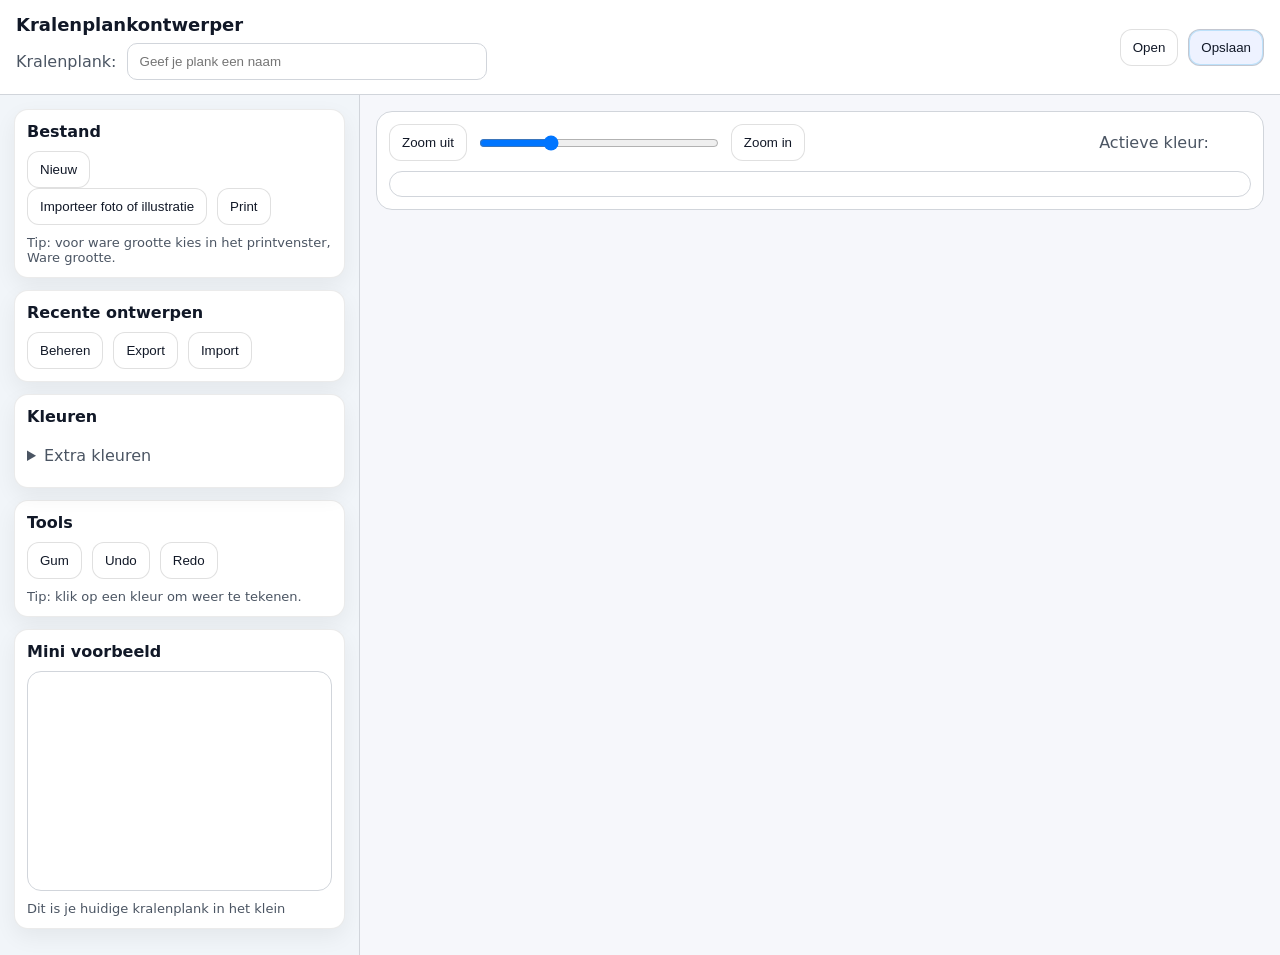
==== index.html @ 431167b0 "Add files via upload" ====
<!doctype html>
<html lang="nl">
<head>
  <meta charset="utf-8" />
  <meta name="viewport" content="width=device-width,initial-scale=1" />
  <title>Kralenplankontwerper</title>
    <link rel="icon" href="./favicon.ico">
  <link rel="shortcut icon" href="./favicon.ico">
  <link rel="stylesheet" href="styles.css" />
</head>
<body>
  <header class="topbar">
    <div class="brand">
      <div class="app-title">Kralenplankontwerper</div>
      <div class="name-row">
        <label for="designName">Kralenplank:</label>
        <input id="designName" type="text" placeholder="Geef je plank een naam" />
      </div>
    </div>
    <div class="top-actions">
<button id="btnOpen" class="btn">Open</button>
      <button id="btnSave" class="btn primary">Opslaan</button>
    </div>
  </header>

  <main class="layout">
    <aside class="sidebar">
      <section class="panel">
  <div class="panel-title">Bestand</div>
  <div class="btn-row">
    <button id="btnNewFile" class="btn">Nieuw</button>
  </div>
  <div class="btn-row">
    <button id="btnImport" class="btn">Importeer foto of illustratie</button>
    <button id="btnPrint" class="btn">Print</button>
  </div>
  <div class="hint">Tip: voor ware grootte kies in het printvenster, Ware grootte.</div>
</section>

      <section class="panel">
        <div class="panel-title">Recente ontwerpen</div>
        <div id="recents" class="recents-grid"></div>
        <div class="btn-row">
          <button id="btnManageRecents" class="btn">Beheren</button>
          <button id="btnExportPack" class="btn">Export</button>
          <button id="btnImportPack" class="btn">Import</button>
          <input id="packFile" type="file" accept="application/json" hidden />
          <input id="projectFile" type="file" accept="application/json" hidden />
        </div>
      </section>

      <section class="panel colors-panel">
        <div class="panel-title">Kleuren</div>
        <div id="paletteBase" class="palette-grid"></div>

        <details class="extras">
          <summary>Extra kleuren</summary>
          <div id="paletteExtras" class="palette-grid extras-grid"></div>
          <div class="extras-form">
            <input id="extraName" type="text" placeholder="Naam" />
            <input id="extraHex" type="color" value="#D4AF37" />
            <button id="btnAddExtra" class="btn">Voeg kleur toe</button>
          </div>
        </details>
      </section>

<section class="panel">
  <div class="panel-title">Tools</div>
  <div class="btn-row">
    <button id="btnEraser" class="btn">Gum</button>
    <button id="btnUndo" class="btn">Undo</button>
    <button id="btnRedo" class="btn">Redo</button>
  </div>
  <div class="hint">Tip: klik op een kleur om weer te tekenen.</div>
</section>

      <section class="panel mini-panel">
        <div class="panel-title">Mini voorbeeld</div>
        <div id="miniPreview" class="mini-preview-host"></div>
        <div class="hint">Dit is je huidige kralenplank in het klein</div>
      </section>

    </aside>

    <section class="stage">
      <div class="board-wrap">
        <div class="board-toolbar">
          <div class="zoom-row">
            <button id="btnZoomOut" class="btn">Zoom uit</button>
            <input id="zoom" type="range" min="0.4" max="2.5" step="0.05" value="1" />
            <button id="btnZoomIn" class="btn">Zoom in</button>
          </div>
          <div class="active-color-row">
            <div>Actieve kleur:</div>
            <div id="activeColorChip" class="chip"></div>
            <div id="activeColorName" class="active-name"></div>
          </div>
        </div>

        <div id="boardHost" class="board-host"></div>
      </div>
    </section>
  </main>

  <dialog id="importDialog" class="modal">
    <form method="dialog" class="modal-inner" id="importForm">
      <div class="modal-head">
        <div class="modal-title">Importeer naar 19x19</div>
        <button class="btn" value="cancel">Sluiten</button>
      </div>

      <div class="modal-body">
        <div class="import-left">
          <input id="importFile" type="file" accept="image/*" />

          <div class="preset-row">
            <button type="button" id="presetIllustration" class="btn primary">Illustratie</button>
            <button type="button" id="presetPhoto" class="btn">Foto</button>
          </div>

          <div class="toggle-row">
            <label class="toggle">
              <input id="placeWhite" type="checkbox" />
              <span>Wit ook als achtergrond</span>
            </label>
            <label class="toggle">
              <input id="useEdges" type="checkbox" checked />
              <span>Zwart voor lijnen</span>
            </label>
          </div>

          <div class="slider-row">
            <label for="bgThreshold">Achtergrond drempel</label>
            <input id="bgThreshold" type="range" min="0" max="100" step="1" value="62" />
          </div>

          <div class="slider-row">
            <label for="simplify">Versimpeling</label>
            <input id="simplify" type="range" min="0" max="100" step="1" value="72" />
          </div>

          <div class="slider-row" id="edgeStrengthRow">
            <label for="edgeStrength">Lijnen accent</label>
            <input id="edgeStrength" type="range" min="0" max="100" step="1" value="55" />
          </div>

          <div class="toggle-row">
            <label class="toggle">
              <input id="allowExtrasInImport" type="checkbox" />
              <span>Extra kleuren gebruiken</span>
            </label>
          </div>

          <div class="btn-row">
            <button type="button" id="btnApplyImport" class="btn primary">Zet op plank</button>
          </div>

          <div class="mini-note">
            Bij sommige illustraties zitten lichte grijstinten. Dan helpt het vaak om Wit plaatsen even aan te zetten.
          </div>
        </div>

        <div class="import-right">
          <div class="preview-title">Preview, ronde kralen</div>
          <div id="importPreviewHost" class="preview-host"></div>
          <div class="preview-hint">Tip: bij illustraties werkt zwart voor lijnen vaak het best</div>
        </div>
      </div>
    </form>
  </dialog>

  <script src="palette.js"></script>
  <script src="storage.js"></script>
  <script src="import.js"></script>
  <script src="app.js"></script>
</body>
</html>
---- styles.css ----
:root{
  --bg:#F5F6F8;
  --panel:#FFFFFF;
  --panel2:#F3F4F6;
  --text:#111827;
  --muted:#4B5563;
  --border:#D1D5DB;
  --accent:#0EA5E9;
}

*{ box-sizing:border-box; }
body{
  margin:0;
  font-family: system-ui, -apple-system, Segoe UI, Roboto, Arial, sans-serif;
  background: var(--bg);
  color: var(--text);
}

.topbar{
  display:flex;
  align-items:center;
  justify-content:space-between;
  padding:14px 16px;
  border-bottom:1px solid var(--border);
  background: #FFFFFF;
  gap:16px;
}

.brand .app-title{
  font-size:18px;
  font-weight:700;
  margin-bottom:8px;
}
.name-row{
  display:flex;
  gap:10px;
  align-items:center;
  color: var(--muted);
}
.name-row input{
  width:min(360px, 60vw);
  padding:10px 12px;
  border:1px solid var(--border);
  background: var(--panel);
  color: var(--text);
  border-radius:10px;
}

.top-actions{
  display:flex;
  gap:10px;
  flex-wrap:wrap;
}

.layout{
  display:grid;
  grid-template-columns: 360px 1fr;
  min-height: calc(100vh - 68px);
}

.sidebar{
  padding:14px;
  border-right:1px solid var(--border);
  background: #F1F5F9;
  overflow:auto;
}

.panel{
  background: var(--panel);
  border:1px solid var(--border);
  border-radius:14px;
  padding:12px;
  margin-bottom:12px;
}

.panel-title{
  font-weight:700;
  margin-bottom:10px;
}

.btn-row{
  display:flex;
  gap:10px;
  flex-wrap:wrap;
}

.btn{
  padding:10px 12px;
  border:1px solid var(--border);
  background: var(--panel2);
  color: var(--text);
  border-radius:12px;
  cursor:pointer;
  user-select:none;
}
.btn.primary{
  border-color: rgba(14,165,233,0.55);
  box-shadow: 0 0 0 1px rgba(14,165,233,0.22) inset;
}
.btn:active{ transform: translateY(1px); }

.palette-grid{
  display:grid;
  grid-template-columns: repeat(3, 1fr);
  gap:10px;
}
.swatch{
  display:flex;
  align-items:center;
  gap:10px;
  padding:8px;
  border:1px solid var(--border);
  background: var(--panel2);
  border-radius:12px;
  cursor:pointer;
}
.swatch .dot{
  width:16px;
  height:16px;
  border-radius:999px;
  border:1px solid rgba(255,255,255,0.18);
}
.swatch .label{
  font-size:13px;
  color: var(--text);
}

.extras{ margin-top:10px; }
.extras summary{ cursor:pointer; color: var(--muted); margin-bottom:10px; }
.extras-form{
  display:flex;
  gap:10px;
  margin-top:10px;
}
.extras-form input[type="text"]{
  flex:1;
  padding:10px 12px;
  border:1px solid var(--border);
  background: var(--panel);
  color: var(--text);
  border-radius:10px;
}
.extras-form input[type="color"]{
  width:54px;
  height:40px;
  border:1px solid var(--border);
  background: var(--panel);
  border-radius:10px;
  padding:0;
}

.stage{
  display:flex;
  justify-content:center;
  align-items:flex-start;
  padding:16px;
}
.board-wrap{
  width: min(1240px, 100%);
  background: var(--panel);
  border:1px solid var(--border);
  border-radius:16px;
  padding:12px;
}
.board-toolbar{
  display:flex;
  align-items:center;
  justify-content:space-between;
  gap:14px;
  flex-wrap:wrap;
  margin-bottom:10px;
}
.zoom-row{
  display:flex;
  gap:10px;
  align-items:center;
}
.zoom-row input{ width: 240px; }

.active-color-row{
  display:flex;
  align-items:center;
  gap:10px;
  color: var(--muted);
}
.chip{
  width:22px;
  height:22px;
  border-radius:999px;
  border:1px solid rgba(255,255,255,0.18);
  background:#fff;
}
.active-name{ color: var(--text); font-weight:600; }

.board-host{
  width:100%;
  display:flex;
  justify-content:center;
  background: #ffffff;
  border:1px solid var(--border);
  border-radius:14px;
  padding:12px;
  overflow:hidden;
}

.recents-grid{
  display:grid;
  grid-template-columns: repeat(3, 1fr);
  gap:10px;
}
.recent-card{
  border:1px solid var(--border);
  background: var(--panel2);
  border-radius:12px;
  overflow:hidden;
  cursor:pointer;
}
.recent-thumb{
  width:100%;
  aspect-ratio: 1 / 1;
  background: #ffffff;
  display:flex;
  justify-content:center;
  align-items:center;
}
.recent-name{
  padding:8px 10px;
  font-size:12px;
  color: var(--muted);
  white-space:nowrap;
  overflow:hidden;
  text-overflow:ellipsis;
}

.examples{
  display:flex;
  gap:10px;
  flex-wrap:wrap;
}
.example-link{
  display:inline-flex;
  padding:10px 12px;
  border:1px solid var(--border);
  background: var(--panel2);
  border-radius:12px;
  color: var(--text);
  text-decoration:none;
}
.hint{
  margin-top:10px;
  color: var(--muted);
  font-size:13px;
}

.modal{
  width: min(980px, 96vw);
  border:none;
  border-radius:16px;
  background: var(--panel);
  color: var(--text);
  padding:0;
}
.modal::backdrop{ background: rgba(0,0,0,0.35); }

.modal-inner{ padding:14px; }
.modal-head{
  display:flex;
  justify-content:space-between;
  align-items:center;
  margin-bottom:12px;
}
.modal-title{ font-weight:800; font-size:16px; }

.modal-body{
  display:grid;
  grid-template-columns: 360px 1fr;
  gap:14px;
}
.import-left{
  border:1px solid var(--border);
  border-radius:14px;
  background: var(--panel2);
  padding:12px;
}
.import-right{
  border:1px solid var(--border);
  border-radius:14px;
  background: var(--panel2);
  padding:12px;
}
.preset-row{
  display:flex;
  gap:10px;
  margin:10px 0;
}
.toggle-row{
  display:flex;
  gap:12px;
  flex-wrap:wrap;
  margin:10px 0;
  color: var(--muted);
}
.toggle{
  display:flex;
  gap:8px;
  align-items:center;
}
.slider-row{
  display:flex;
  flex-direction:column;
  gap:8px;
  margin:10px 0;
  color: var(--muted);
}
.preview-title{ font-weight:700; margin-bottom:10px; }
.preview-host{
  background: #ffffff;
  border:1px solid var(--border);
  border-radius:14px;
  padding:10px;
  min-height: 420px;
  display:flex;
  justify-content:center;
  align-items:center;
}
.preview-hint{
  margin-top:10px;
  color: var(--muted);
  font-size:13px;
}
.mini-note{
  margin-top:10px;
  color: var(--muted);
  font-size:13px;
}

@media print{
  body{ background:#fff; color:#000; }
  .topbar, .sidebar, .board-toolbar{ display:none !important; }
  .layout{ grid-template-columns: 1fr; }
  .stage{ padding:0; }
  .board-wrap{ border:none; padding:0; background:#fff; }
  .board-host{
  width:100%;
  display:flex;
  justify-content:center;
  background: #ffffff;
  border:1px solid var(--border);
  border-radius:14px;
  padding:12px;
  overflow:hidden;
}
}

/* Extra kleur verwijderen */
.swatch .spacer{ flex:1; }
.swatch .delete{
  margin-left:auto;
  border:1px solid var(--border);
  background: #FFFFFF;
  color: var(--muted);
  width:28px;
  height:28px;
  border-radius:10px;
  cursor:pointer;
}
.swatch .delete:active{ transform: translateY(1px); }

/* Kleurenblok altijd zichtbaar */
.colors-panel{
  position: sticky;
  bottom: 12px;
}

/* Mini preview */
.mini-preview-host{
  background:#FFFFFF;
  border:1px solid var(--border);
  border-radius:14px;
  padding:10px;
  display:flex;
  justify-content:center;
  align-items:center;
  min-height: 220px;
}

@media (min-width: 1400px){
  .layout{ grid-template-columns: 380px 1fr; }
  .board-wrap{ width: min(1400px, 100%); }
}


@media print{
  .board-host, .preview-host{
  background: #ffffff;
  border:1px solid var(--border);
  border-radius:14px;
  padding:10px;
  min-height: 420px;
  display:flex;
  justify-content:center;
  align-items:center;
}
}




.btn-toggle-on{
  border-color: var(--accent);
  box-shadow: 0 0 0 2px rgba(14,165,233,0.22);
}


@media print{
  @page{ margin: 0; }
  body{ margin: 0; background:#fff; }
  .layout{ display:block; }
  .topbar, .sidebar, .board-toolbar{ display:none !important; }
  .stage{ padding:0 !important; }
  .board-wrap{ border:none !important; background:#fff !important; padding:0 !important; }
  .board-host{ 
    width: 21.78cm !important;
    height: 21.78cm !important;
    padding: 0 !important;
    border: none !important;
    border-radius: 0 !important;
    background: #fff !important;
    margin: 0 auto !important;
  }
  #boardHost svg{
    width: 21.78cm !important;
    height: 21.78cm !important;
    max-width: none !important;
    max-height: none !important;
  }
}

/* kleine visuele polish */
body{
  background: #f6f7fb;
}

.panel{
  background: #fff;
  border: 1px solid rgba(0,0,0,0.08);
  box-shadow: 0 8px 22px rgba(0,0,0,0.06);
}

.btn{
  border: 1px solid rgba(0,0,0,0.12);
  background: #ffffff;
}

.btn:hover{
  background: #f3f5ff;
}

.btn.primary{
  background: #eef2ff;
  border-color: rgba(0,0,0,0.18);
}

.board-host{
  background: #ffffff;
}

.control-help{
  font-size:12px;
  color: var(--muted);
  margin: 2px 0 6px 0;
}
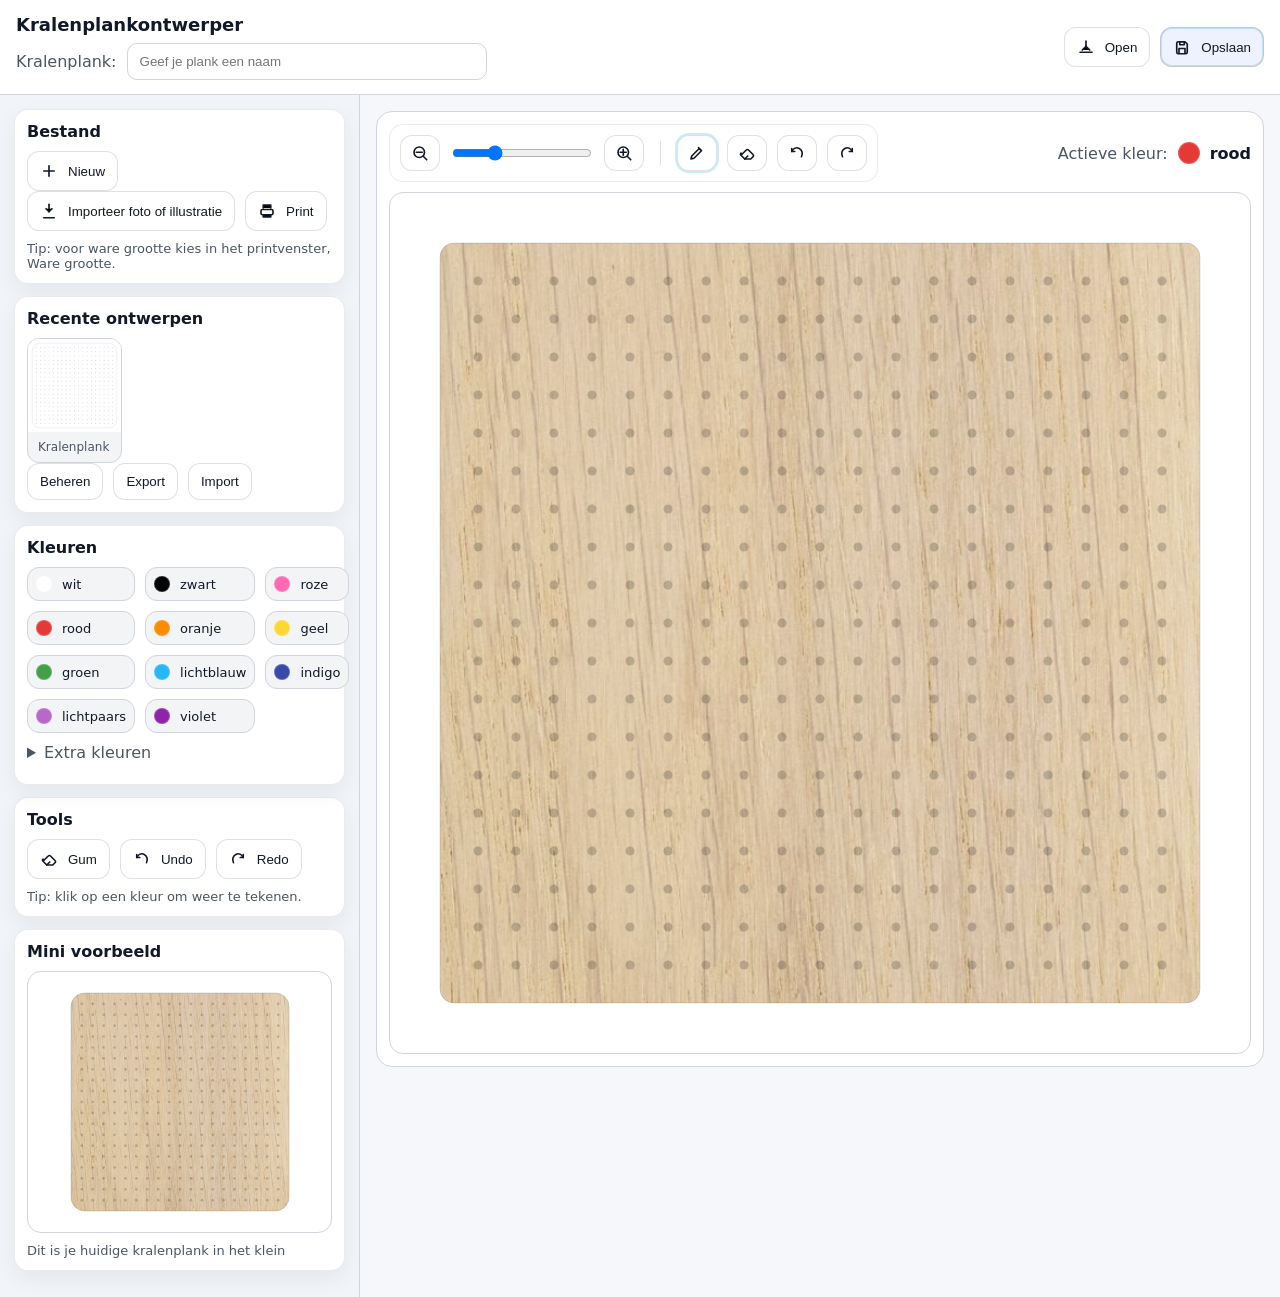
==== commit bf1e6c59: "Add files via upload" ====
--- a/index.html
+++ b/index.html
@@ -9,6 +9,58 @@
   <link rel="stylesheet" href="styles.css" />
 </head>
 <body>
+<svg aria-hidden="true" style="position:absolute;width:0;height:0;overflow:hidden">
+  <symbol id="i-new" viewBox="0 0 24 24">
+    <path d="M12 5v14M5 12h14" stroke="currentColor" stroke-width="2.2" stroke-linecap="round"/>
+  </symbol>
+  <symbol id="i-import" viewBox="0 0 24 24">
+    <path d="M12 3v10" stroke="currentColor" stroke-width="2.2" stroke-linecap="round"/>
+    <path d="M8 9l4 4 4-4" stroke="currentColor" stroke-width="2.2" stroke-linecap="round" stroke-linejoin="round"/>
+    <path d="M5 21h14" stroke="currentColor" stroke-width="2.2" stroke-linecap="round"/>
+  </symbol>
+  <symbol id="i-print" viewBox="0 0 24 24">
+    <path d="M7 8V4h10v4" stroke="currentColor" stroke-width="2.2" stroke-linecap="round" stroke-linejoin="round"/>
+    <path d="M7 17v3h10v-3" stroke="currentColor" stroke-width="2.2" stroke-linecap="round" stroke-linejoin="round"/>
+    <path d="M6 10h12a2 2 0 0 1 2 2v3a2 2 0 0 1-2 2H6a2 2 0 0 1-2-2v-3a2 2 0 0 1 2-2Z" fill="none" stroke="currentColor" stroke-width="2.2" stroke-linejoin="round"/>
+  </symbol>
+  <symbol id="i-open" viewBox="0 0 24 24">
+    <path d="M4 19h16" stroke="currentColor" stroke-width="2.2" stroke-linecap="round"/>
+    <path d="M7 16l5-5 5 5" stroke="currentColor" stroke-width="2.2" stroke-linecap="round" stroke-linejoin="round"/>
+    <path d="M12 4v7" stroke="currentColor" stroke-width="2.2" stroke-linecap="round"/>
+  </symbol>
+  <symbol id="i-save" viewBox="0 0 24 24">
+    <path d="M7 21h10a2 2 0 0 0 2-2V8l-3-3H7a2 2 0 0 0-2 2v12a2 2 0 0 0 2 2Z" fill="none" stroke="currentColor" stroke-width="2.2" stroke-linejoin="round"/>
+    <path d="M8 21v-7h8v7" fill="none" stroke="currentColor" stroke-width="2.2" stroke-linejoin="round"/>
+    <path d="M9 5h6v4H9z" fill="none" stroke="currentColor" stroke-width="2.2" stroke-linejoin="round"/>
+  </symbol>
+  <symbol id="i-undo" viewBox="0 0 24 24">
+    <path d="M9 10H5V6" fill="none" stroke="currentColor" stroke-width="2.2" stroke-linecap="round" stroke-linejoin="round"/>
+    <path d="M5 10c2-4 6-6 10-4 4 2 5 7 3 11" fill="none" stroke="currentColor" stroke-width="2.2" stroke-linecap="round"/>
+  </symbol>
+  <symbol id="i-redo" viewBox="0 0 24 24">
+    <path d="M15 10h4V6" fill="none" stroke="currentColor" stroke-width="2.2" stroke-linecap="round" stroke-linejoin="round"/>
+    <path d="M19 10c-2-4-6-6-10-4-4 2-5 7-3 11" fill="none" stroke="currentColor" stroke-width="2.2" stroke-linecap="round"/>
+  </symbol>
+  <symbol id="i-eraser" viewBox="0 0 24 24">
+    <path d="M4 15l7-7a2 2 0 0 1 3 0l6 6a2 2 0 0 1 0 3l-3 3H9l-5-5a2 2 0 0 1 0-3Z" fill="none" stroke="currentColor" stroke-width="2.2" stroke-linejoin="round"/>
+    <path d="M9 20l4-4" stroke="currentColor" stroke-width="2.2" stroke-linecap="round"/>
+  </symbol>
+  <symbol id="i-pen" viewBox="0 0 24 24">
+    <path d="M4 20l4-1 10-10-3-3L5 16l-1 4Z" fill="none" stroke="currentColor" stroke-width="2.2" stroke-linejoin="round"/>
+    <path d="M14 5l3 3" stroke="currentColor" stroke-width="2.2" stroke-linecap="round"/>
+  </symbol>
+  <symbol id="i-zoom-in" viewBox="0 0 24 24">
+    <path d="M11 7v8M7 11h8" stroke="currentColor" stroke-width="2.2" stroke-linecap="round"/>
+    <path d="M21 21l-4.3-4.3" stroke="currentColor" stroke-width="2.2" stroke-linecap="round"/>
+    <circle cx="11" cy="11" r="7" fill="none" stroke="currentColor" stroke-width="2.2"/>
+  </symbol>
+  <symbol id="i-zoom-out" viewBox="0 0 24 24">
+    <path d="M7 11h8" stroke="currentColor" stroke-width="2.2" stroke-linecap="round"/>
+    <path d="M21 21l-4.3-4.3" stroke="currentColor" stroke-width="2.2" stroke-linecap="round"/>
+    <circle cx="11" cy="11" r="7" fill="none" stroke="currentColor" stroke-width="2.2"/>
+  </symbol>
+</svg>
+
   <header class="topbar">
     <div class="brand">
       <div class="app-title">Kralenplankontwerper</div>
@@ -18,8 +70,8 @@
       </div>
     </div>
     <div class="top-actions">
-<button id="btnOpen" class="btn">Open</button>
-      <button id="btnSave" class="btn primary">Opslaan</button>
+<button id="btnOpen" class="btn icon-btn"><svg class="ico"><use href="#i-open"></use></svg><span class="btn-label">Open</span></button>
+      <button id="btnSave" class="btn primary icon-btn"><svg class="ico"><use href="#i-save"></use></svg><span class="btn-label">Opslaan</span></button>
     </div>
   </header>
 
@@ -28,11 +80,11 @@
       <section class="panel">
   <div class="panel-title">Bestand</div>
   <div class="btn-row">
-    <button id="btnNewFile" class="btn">Nieuw</button>
+    <button id="btnNewFile" class="btn icon-btn"><svg class="ico"><use href="#i-new"></use></svg><span class="btn-label">Nieuw</span></button>
   </div>
   <div class="btn-row">
-    <button id="btnImport" class="btn">Importeer foto of illustratie</button>
-    <button id="btnPrint" class="btn">Print</button>
+    <button id="btnImport" class="btn icon-btn"><svg class="ico"><use href="#i-import"></use></svg><span class="btn-label">Importeer foto of illustratie</span></button>
+    <button id="btnPrint" class="btn icon-btn"><svg class="ico"><use href="#i-print"></use></svg><span class="btn-label">Print</span></button>
   </div>
   <div class="hint">Tip: voor ware grootte kies in het printvenster, Ware grootte.</div>
 </section>
@@ -67,9 +119,9 @@
 <section class="panel">
   <div class="panel-title">Tools</div>
   <div class="btn-row">
-    <button id="btnEraser" class="btn">Gum</button>
-    <button id="btnUndo" class="btn">Undo</button>
-    <button id="btnRedo" class="btn">Redo</button>
+    <button id="btnEraser" class="btn icon-btn"><svg class="ico"><use href="#i-eraser"></use></svg><span class="btn-label">Gum</span></button>
+    <button id="btnUndo" class="btn icon-btn"><svg class="ico"><use href="#i-undo"></use></svg><span class="btn-label">Undo</span></button>
+    <button id="btnRedo" class="btn icon-btn"><svg class="ico"><use href="#i-redo"></use></svg><span class="btn-label">Redo</span></button>
   </div>
   <div class="hint">Tip: klik op een kleur om weer te tekenen.</div>
 </section>
@@ -85,11 +137,18 @@
     <section class="stage">
       <div class="board-wrap">
         <div class="board-toolbar">
-          <div class="zoom-row">
-            <button id="btnZoomOut" class="btn">Zoom uit</button>
-            <input id="zoom" type="range" min="0.4" max="2.5" step="0.05" value="1" />
-            <button id="btnZoomIn" class="btn">Zoom in</button>
-          </div>
+          <div class="tool-row">
+  <button id="tbZoomOut" class="btn icon-btn small" title="Zoom uit"><svg class="ico"><use href="#i-zoom-out"></use></svg><span class="sr">Zoom uit</span></button>
+  <input id="zoom" type="range" min="0.4" max="2.5" step="0.05" value="1" />
+  <button id="tbZoomIn" class="btn icon-btn small" title="Zoom in"><svg class="ico"><use href="#i-zoom-in"></use></svg><span class="sr">Zoom in</span></button>
+
+  <div class="tool-sep"></div>
+
+  <button id="tbPaint" class="btn icon-btn small" title="Tekenen"><svg class="ico"><use href="#i-pen"></use></svg><span class="sr">Tekenen</span></button>
+  <button id="tbEraser" class="btn icon-btn small" title="Gum"><svg class="ico"><use href="#i-eraser"></use></svg><span class="sr">Gum</span></button>
+  <button id="tbUndo" class="btn icon-btn small" title="Undo"><svg class="ico"><use href="#i-undo"></use></svg><span class="sr">Undo</span></button>
+  <button id="tbRedo" class="btn icon-btn small" title="Redo"><svg class="ico"><use href="#i-redo"></use></svg><span class="sr">Redo</span></button>
+</div>
           <div class="active-color-row">
             <div>Actieve kleur:</div>
             <div id="activeColorChip" class="chip"></div>
--- a/styles.css
+++ b/styles.css
@@ -470,3 +470,53 @@
   color: var(--muted);
   margin: 2px 0 6px 0;
 }
+
+.icon-btn{
+  display:inline-flex;
+  align-items:center;
+  gap:10px;
+}
+.icon-btn .ico{
+  width:18px;
+  height:18px;
+}
+.icon-btn.small{
+  padding:8px 10px;
+  gap:0;
+}
+.icon-btn.small .ico{
+  width:18px;
+  height:18px;
+}
+.btn-label{
+  white-space:nowrap;
+}
+.sr{
+  position:absolute;
+  width:1px;
+  height:1px;
+  padding:0;
+  margin:-1px;
+  overflow:hidden;
+  clip:rect(0,0,0,0);
+  border:0;
+}
+.tool-row{
+  display:flex;
+  align-items:center;
+  gap:10px;
+  padding:10px;
+  border-radius:14px;
+  background: rgba(255,255,255,0.8);
+  border:1px solid rgba(0,0,0,0.08);
+}
+.tool-row input[type="range"]{
+  flex: 1;
+  min-width: 140px;
+}
+.tool-sep{
+  width:1px;
+  height:24px;
+  background: rgba(0,0,0,0.12);
+  margin:0 6px;
+}
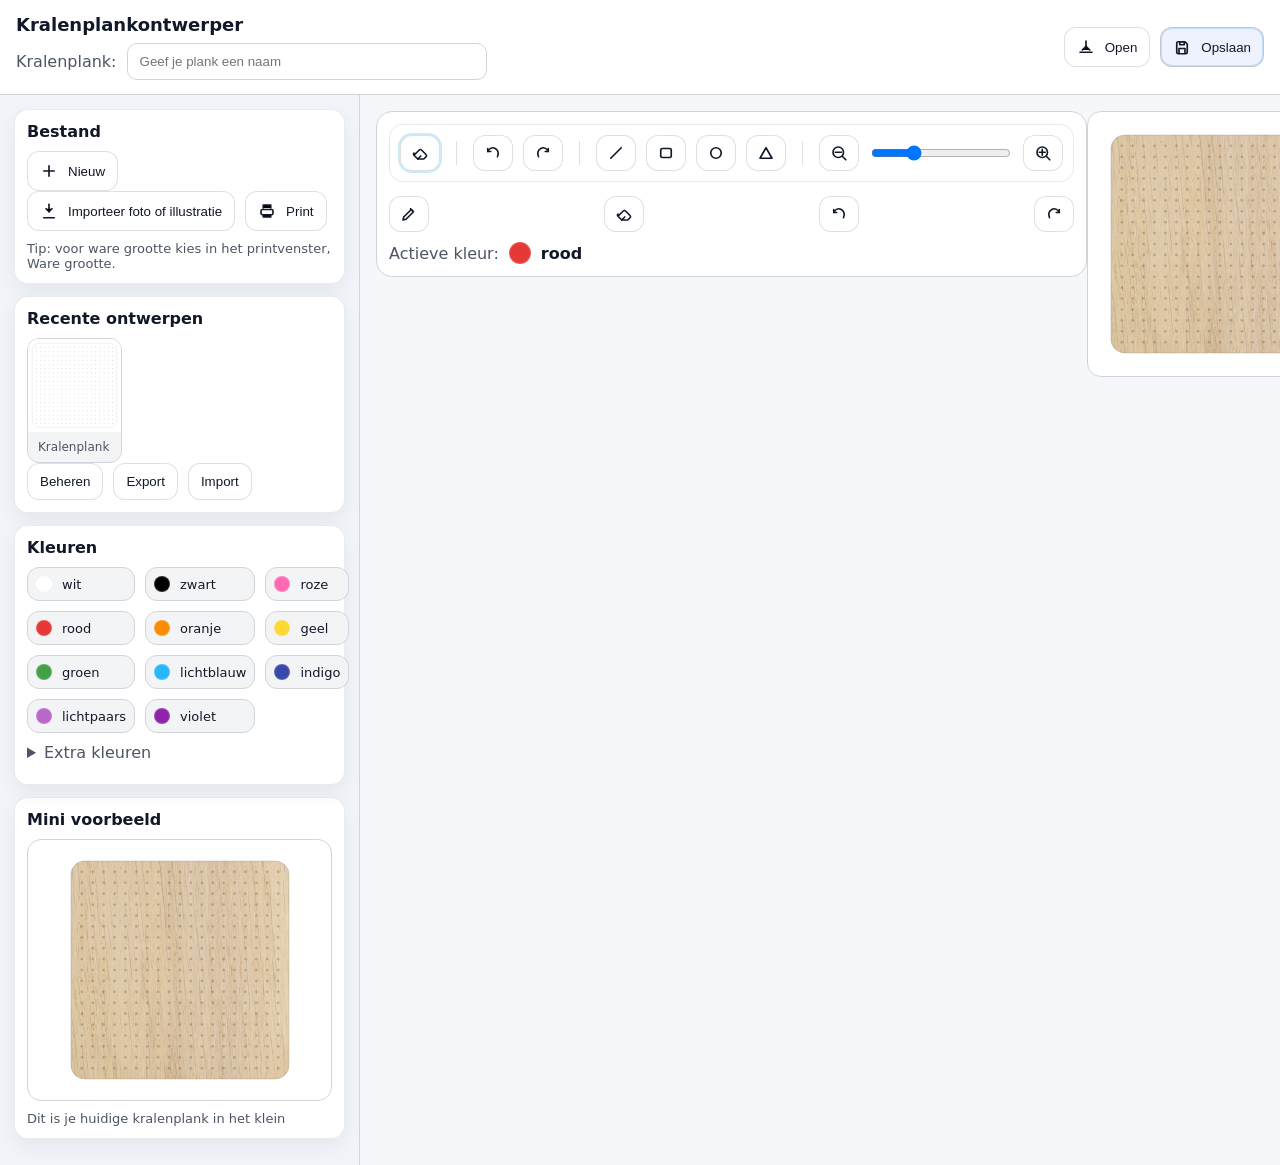
==== commit 8544e454: "Add files via upload" ====
--- a/index.html
+++ b/index.html
@@ -59,7 +59,21 @@
     <path d="M21 21l-4.3-4.3" stroke="currentColor" stroke-width="2.2" stroke-linecap="round"/>
     <circle cx="11" cy="11" r="7" fill="none" stroke="currentColor" stroke-width="2.2"/>
   </symbol>
+
+  <symbol id="i-line" viewBox="0 0 24 24">
+    <path d="M5 19L19 5" stroke="currentColor" stroke-width="2.2" stroke-linecap="round"/>
+  </symbol>
+  <symbol id="i-rect" viewBox="0 0 24 24">
+    <rect x="5" y="6" width="14" height="12" rx="2" fill="none" stroke="currentColor" stroke-width="2.2"/>
+  </symbol>
+  <symbol id="i-circle" viewBox="0 0 24 24">
+    <circle cx="12" cy="12" r="7" fill="none" stroke="currentColor" stroke-width="2.2"/>
+  </symbol>
+  <symbol id="i-triangle" viewBox="0 0 24 24">
+    <path d="M12 5l8 14H4L12 5Z" fill="none" stroke="currentColor" stroke-width="2.2" stroke-linejoin="round"/>
+  </symbol>
 </svg>
+
 
   <header class="topbar">
     <div class="brand">
@@ -116,17 +130,7 @@
         </details>
       </section>
 
-<section class="panel">
-  <div class="panel-title">Tools</div>
-  <div class="btn-row">
-    <button id="btnEraser" class="btn icon-btn"><svg class="ico"><use href="#i-eraser"></use></svg><span class="btn-label">Gum</span></button>
-    <button id="btnUndo" class="btn icon-btn"><svg class="ico"><use href="#i-undo"></use></svg><span class="btn-label">Undo</span></button>
-    <button id="btnRedo" class="btn icon-btn"><svg class="ico"><use href="#i-redo"></use></svg><span class="btn-label">Redo</span></button>
-  </div>
-  <div class="hint">Tip: klik op een kleur om weer te tekenen.</div>
-</section>
-
-      <section class="panel mini-panel">
+<section class="panel mini-panel">
         <div class="panel-title">Mini voorbeeld</div>
         <div id="miniPreview" class="mini-preview-host"></div>
         <div class="hint">Dit is je huidige kralenplank in het klein</div>
@@ -138,11 +142,28 @@
       <div class="board-wrap">
         <div class="board-toolbar">
           <div class="tool-row">
+  <button id="tbToggleDraw" class="btn icon-btn small" title="Gum">
+    <svg class="ico"><use href="#i-eraser"></use></svg><span class="sr">Wissel</span>
+  </button>
+
+  <div class="tool-sep"></div>
+
+  <button id="tbUndo" class="btn icon-btn small" title="Undo"><svg class="ico"><use href="#i-undo"></use></svg><span class="sr">Undo</span></button>
+  <button id="tbRedo" class="btn icon-btn small" title="Redo"><svg class="ico"><use href="#i-redo"></use></svg><span class="sr">Redo</span></button>
+
+  <div class="tool-sep"></div>
+
+  <button id="tbLine" class="btn icon-btn small" title="Lijn"><svg class="ico"><use href="#i-line"></use></svg><span class="sr">Lijn</span></button>
+  <button id="tbRect" class="btn icon-btn small" title="Rechthoek"><svg class="ico"><use href="#i-rect"></use></svg><span class="sr">Rechthoek</span></button>
+  <button id="tbCircle" class="btn icon-btn small" title="Cirkel"><svg class="ico"><use href="#i-circle"></use></svg><span class="sr">Cirkel</span></button>
+  <button id="tbTri" class="btn icon-btn small" title="Driehoek"><svg class="ico"><use href="#i-triangle"></use></svg><span class="sr">Driehoek</span></button>
+
+  <div class="tool-sep"></div>
+
   <button id="tbZoomOut" class="btn icon-btn small" title="Zoom uit"><svg class="ico"><use href="#i-zoom-out"></use></svg><span class="sr">Zoom uit</span></button>
   <input id="zoom" type="range" min="0.4" max="2.5" step="0.05" value="1" />
   <button id="tbZoomIn" class="btn icon-btn small" title="Zoom in"><svg class="ico"><use href="#i-zoom-in"></use></svg><span class="sr">Zoom in</span></button>
-
-  <div class="tool-sep"></div>
+</div>
 
   <button id="tbPaint" class="btn icon-btn small" title="Tekenen"><svg class="ico"><use href="#i-pen"></use></svg><span class="sr">Tekenen</span></button>
   <button id="tbEraser" class="btn icon-btn small" title="Gum"><svg class="ico"><use href="#i-eraser"></use></svg><span class="sr">Gum</span></button>
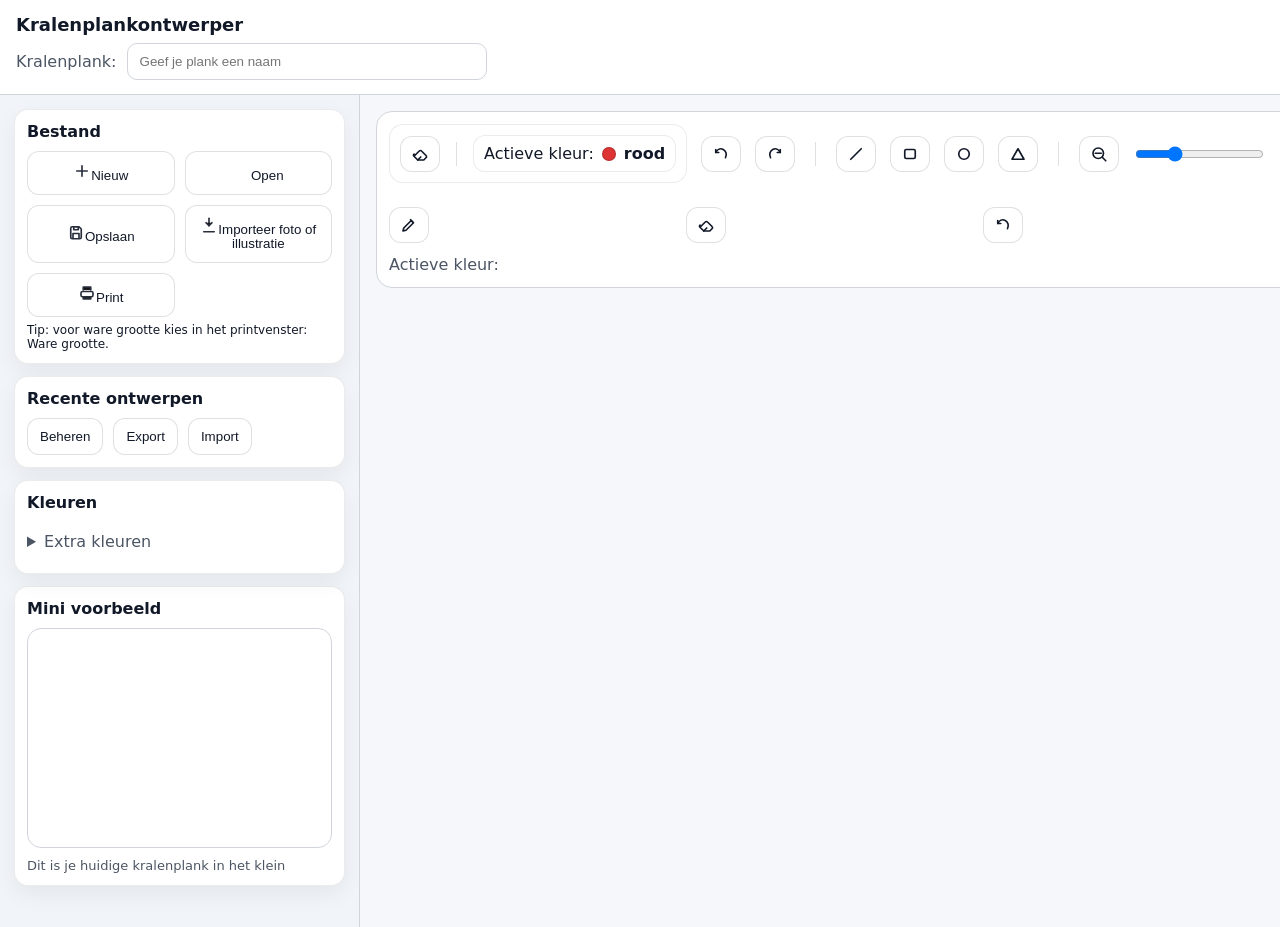
==== commit 8a6d0b8b: "Add files via upload" ====
--- a/index.html
+++ b/index.html
@@ -83,24 +83,20 @@
         <input id="designName" type="text" placeholder="Geef je plank een naam" />
       </div>
     </div>
-    <div class="top-actions">
-<button id="btnOpen" class="btn icon-btn"><svg class="ico"><use href="#i-open"></use></svg><span class="btn-label">Open</span></button>
-      <button id="btnSave" class="btn primary icon-btn"><svg class="ico"><use href="#i-save"></use></svg><span class="btn-label">Opslaan</span></button>
-    </div>
-  </header>
+    </header>
 
   <main class="layout">
     <aside class="sidebar">
       <section class="panel">
   <div class="panel-title">Bestand</div>
-  <div class="btn-row">
-    <button id="btnNewFile" class="btn icon-btn"><svg class="ico"><use href="#i-new"></use></svg><span class="btn-label">Nieuw</span></button>
+  <div class="btn-grid">
+    <button id="btnNew" class="btn icon-left"><svg class="ico"><use href="#i-new"></use></svg><span>Nieuw</span></button>
+    <button id="btnOpen" class="btn icon-left"><svg class="ico"><use href="#i-folder"></use></svg><span>Open</span></button>
+    <button id="btnSave" class="btn icon-left"><svg class="ico"><use href="#i-save"></use></svg><span>Opslaan</span></button>
+    <button id="btnImportImage" class="btn icon-left"><svg class="ico"><use href="#i-import"></use></svg><span>Importeer foto of illustratie</span></button>
+    <button id="btnPrint" class="btn icon-left"><svg class="ico"><use href="#i-print"></use></svg><span>Print</span></button>
   </div>
-  <div class="btn-row">
-    <button id="btnImport" class="btn icon-btn"><svg class="ico"><use href="#i-import"></use></svg><span class="btn-label">Importeer foto of illustratie</span></button>
-    <button id="btnPrint" class="btn icon-btn"><svg class="ico"><use href="#i-print"></use></svg><span class="btn-label">Print</span></button>
-  </div>
-  <div class="hint">Tip: voor ware grootte kies in het printvenster, Ware grootte.</div>
+  <div class="muted tip">Tip: voor ware grootte kies in het printvenster: Ware grootte.</div>
 </section>
 
       <section class="panel">
@@ -141,12 +137,12 @@
     <section class="stage">
       <div class="board-wrap">
         <div class="board-toolbar">
-          <div class="tool-row">
+          <div class="toolbar-top"><div class="tool-row">
   <button id="tbToggleDraw" class="btn icon-btn small" title="Gum">
     <svg class="ico"><use href="#i-eraser"></use></svg><span class="sr">Wissel</span>
   </button>
 
-  <div class="tool-sep"></div>
+  <div class="tool-sep"></div><div class="active-color-wrap"><span class="muted">Actieve kleur:</span><span id="activeColorDot" class="color-dot"></span><span id="activeColorName" class="active-color-name">rood</span></div></div>
 
   <button id="tbUndo" class="btn icon-btn small" title="Undo"><svg class="ico"><use href="#i-undo"></use></svg><span class="sr">Undo</span></button>
   <button id="tbRedo" class="btn icon-btn small" title="Redo"><svg class="ico"><use href="#i-redo"></use></svg><span class="sr">Redo</span></button>
--- a/styles.css
+++ b/styles.css
@@ -520,3 +520,44 @@
   background: rgba(0,0,0,0.12);
   margin:0 6px;
 }
+
+.btn-grid{
+  display:grid;
+  grid-template-columns: 1fr 1fr;
+  gap:10px;
+  margin:10px 0 6px;
+}
+.btn.icon-left{
+  justify-content:flex-start;
+  gap:10px;
+  padding:10px 12px;
+  line-height:1.1;
+}
+.btn.icon-left .ico{ width:18px; height:18px; opacity:0.9; }
+.tip{ font-size:12px; margin-top:6px; }
+
+.toolbar-top{
+  display:flex;
+  align-items:center;
+  justify-content:space-between;
+  gap:14px;
+  margin-bottom:10px;
+}
+.active-color-wrap{
+  display:flex;
+  align-items:center;
+  gap:8px;
+  padding:8px 10px;
+  border-radius:12px;
+  background: rgba(255,255,255,0.9);
+  border:1px solid rgba(0,0,0,0.08);
+  white-space:nowrap;
+}
+.color-dot{
+  width:14px; height:14px;
+  border-radius:999px;
+  border:1px solid rgba(0,0,0,0.18);
+  background:#d33;
+}
+.active-color-name{ font-weight:600; }
+
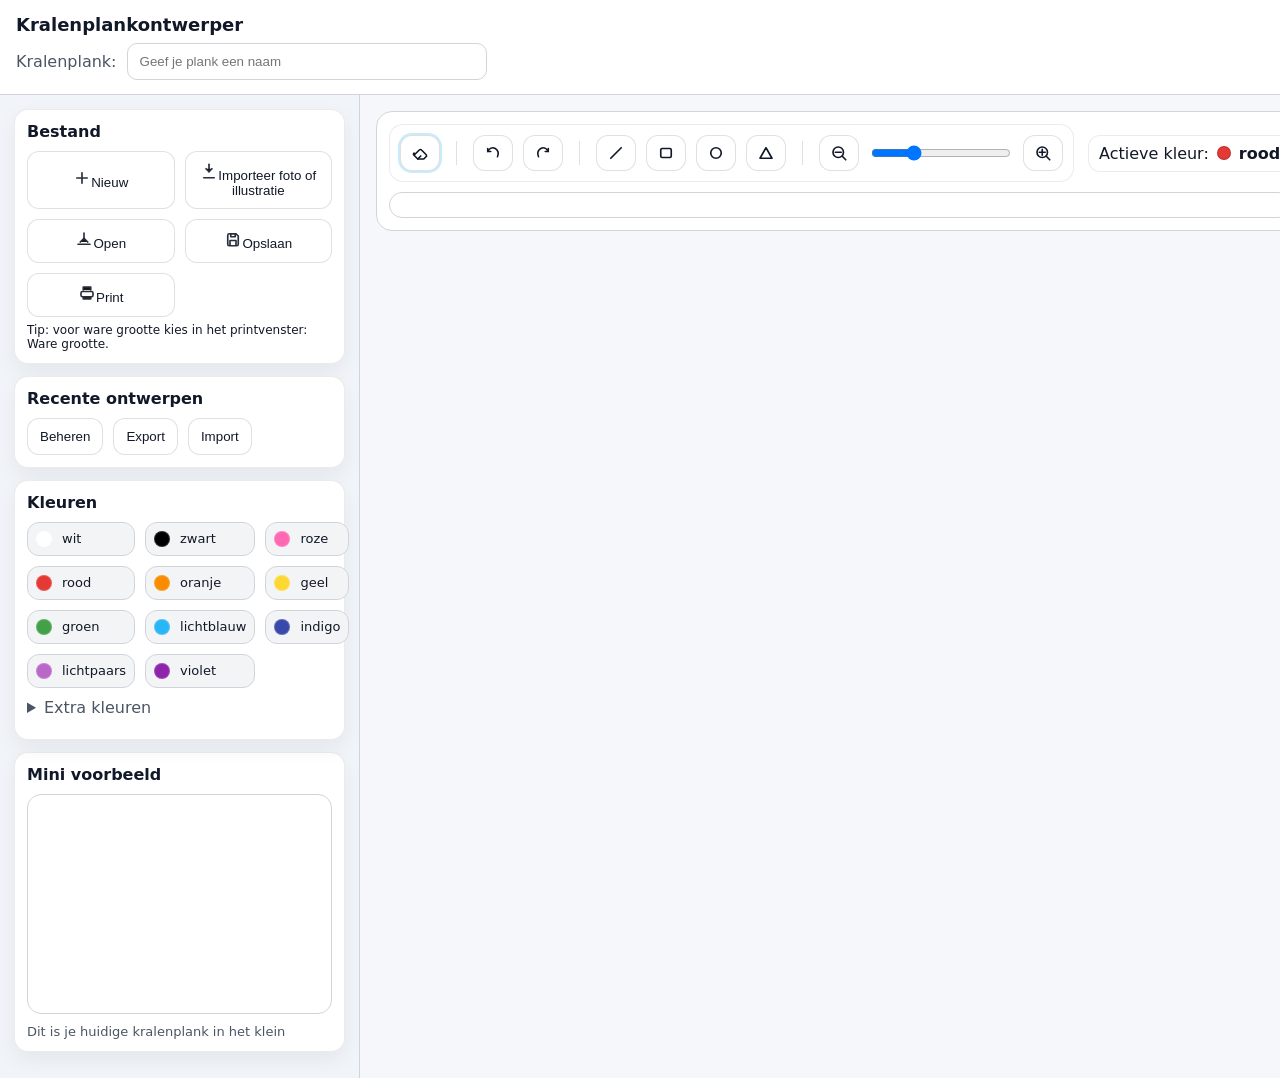
==== commit b1cecb10: "Add files via upload" ====
--- a/index.html
+++ b/index.html
@@ -91,11 +91,15 @@
   <div class="panel-title">Bestand</div>
   <div class="btn-grid">
     <button id="btnNew" class="btn icon-left"><svg class="ico"><use href="#i-new"></use></svg><span>Nieuw</span></button>
-    <button id="btnOpen" class="btn icon-left"><svg class="ico"><use href="#i-folder"></use></svg><span>Open</span></button>
+    <button id="btnImportImage" class="btn icon-left"><svg class="ico"><use href="#i-import"></use></svg><span>Importeer foto of illustratie</span></button>
+
+    <button id="btnOpen" class="btn icon-left"><svg class="ico"><use href="#i-open"></use></svg><span>Open</span></button>
     <button id="btnSave" class="btn icon-left"><svg class="ico"><use href="#i-save"></use></svg><span>Opslaan</span></button>
-    <button id="btnImportImage" class="btn icon-left"><svg class="ico"><use href="#i-import"></use></svg><span>Importeer foto of illustratie</span></button>
+
     <button id="btnPrint" class="btn icon-left"><svg class="ico"><use href="#i-print"></use></svg><span>Print</span></button>
+    <div class="btn-spacer" aria-hidden="true"></div>
   </div>
+</div>
   <div class="muted tip">Tip: voor ware grootte kies in het printvenster: Ware grootte.</div>
 </section>
 
@@ -137,41 +141,38 @@
     <section class="stage">
       <div class="board-wrap">
         <div class="board-toolbar">
-          <div class="toolbar-top"><div class="tool-row">
-  <button id="tbToggleDraw" class="btn icon-btn small" title="Gum">
-    <svg class="ico"><use href="#i-eraser"></use></svg><span class="sr">Wissel</span>
-  </button>
-
-  <div class="tool-sep"></div><div class="active-color-wrap"><span class="muted">Actieve kleur:</span><span id="activeColorDot" class="color-dot"></span><span id="activeColorName" class="active-color-name">rood</span></div></div>
-
-  <button id="tbUndo" class="btn icon-btn small" title="Undo"><svg class="ico"><use href="#i-undo"></use></svg><span class="sr">Undo</span></button>
-  <button id="tbRedo" class="btn icon-btn small" title="Redo"><svg class="ico"><use href="#i-redo"></use></svg><span class="sr">Redo</span></button>
-
-  <div class="tool-sep"></div>
-
-  <button id="tbLine" class="btn icon-btn small" title="Lijn"><svg class="ico"><use href="#i-line"></use></svg><span class="sr">Lijn</span></button>
-  <button id="tbRect" class="btn icon-btn small" title="Rechthoek"><svg class="ico"><use href="#i-rect"></use></svg><span class="sr">Rechthoek</span></button>
-  <button id="tbCircle" class="btn icon-btn small" title="Cirkel"><svg class="ico"><use href="#i-circle"></use></svg><span class="sr">Cirkel</span></button>
-  <button id="tbTri" class="btn icon-btn small" title="Driehoek"><svg class="ico"><use href="#i-triangle"></use></svg><span class="sr">Driehoek</span></button>
-
-  <div class="tool-sep"></div>
-
-  <button id="tbZoomOut" class="btn icon-btn small" title="Zoom uit"><svg class="ico"><use href="#i-zoom-out"></use></svg><span class="sr">Zoom uit</span></button>
-  <input id="zoom" type="range" min="0.4" max="2.5" step="0.05" value="1" />
-  <button id="tbZoomIn" class="btn icon-btn small" title="Zoom in"><svg class="ico"><use href="#i-zoom-in"></use></svg><span class="sr">Zoom in</span></button>
+  <div class="toolbar-top">
+    <div class="tool-row">
+      <button id="tbToggleDraw" class="btn icon-btn small" title="Gum">
+        <svg class="ico"><use href="#i-eraser"></use></svg><span class="sr">Wissel</span>
+      </button>
+
+      <div class="tool-sep"></div>
+
+      <button id="tbUndo" class="btn icon-btn small" title="Undo"><svg class="ico"><use href="#i-undo"></use></svg><span class="sr">Undo</span></button>
+      <button id="tbRedo" class="btn icon-btn small" title="Redo"><svg class="ico"><use href="#i-redo"></use></svg><span class="sr">Redo</span></button>
+
+      <div class="tool-sep"></div>
+
+      <button id="tbLine" class="btn icon-btn small" title="Lijn"><svg class="ico"><use href="#i-line"></use></svg><span class="sr">Lijn</span></button>
+      <button id="tbRect" class="btn icon-btn small" title="Rechthoek"><svg class="ico"><use href="#i-rect"></use></svg><span class="sr">Rechthoek</span></button>
+      <button id="tbCircle" class="btn icon-btn small" title="Cirkel"><svg class="ico"><use href="#i-circle"></use></svg><span class="sr">Cirkel</span></button>
+      <button id="tbTri" class="btn icon-btn small" title="Driehoek"><svg class="ico"><use href="#i-triangle"></use></svg><span class="sr">Driehoek</span></button>
+
+      <div class="tool-sep"></div>
+
+      <button id="tbZoomOut" class="btn icon-btn small" title="Zoom uit"><svg class="ico"><use href="#i-zoom-out"></use></svg><span class="sr">Zoom uit</span></button>
+      <input id="zoom" type="range" min="0.4" max="2.5" step="0.05" value="1" />
+      <button id="tbZoomIn" class="btn icon-btn small" title="Zoom in"><svg class="ico"><use href="#i-zoom-in"></use></svg><span class="sr">Zoom in</span></button>
+    </div>
+
+    <div class="active-color-wrap" aria-label="Actieve kleur">
+      <span class="muted">Actieve kleur:</span>
+      <span id="activeColorDot" class="color-dot"></span>
+      <span id="activeColorName" class="active-color-name">rood</span>
+    </div>
+  </div>
 </div>
-
-  <button id="tbPaint" class="btn icon-btn small" title="Tekenen"><svg class="ico"><use href="#i-pen"></use></svg><span class="sr">Tekenen</span></button>
-  <button id="tbEraser" class="btn icon-btn small" title="Gum"><svg class="ico"><use href="#i-eraser"></use></svg><span class="sr">Gum</span></button>
-  <button id="tbUndo" class="btn icon-btn small" title="Undo"><svg class="ico"><use href="#i-undo"></use></svg><span class="sr">Undo</span></button>
-  <button id="tbRedo" class="btn icon-btn small" title="Redo"><svg class="ico"><use href="#i-redo"></use></svg><span class="sr">Redo</span></button>
-</div>
-          <div class="active-color-row">
-            <div>Actieve kleur:</div>
-            <div id="activeColorChip" class="chip"></div>
-            <div id="activeColorName" class="active-name"></div>
-          </div>
-        </div>
 
         <div id="boardHost" class="board-host"></div>
       </div>
--- a/styles.css
+++ b/styles.css
@@ -504,11 +504,15 @@
 .tool-row{
   display:flex;
   align-items:center;
+  flex-wrap:nowrap;
   gap:10px;
   padding:10px;
   border-radius:14px;
   background: rgba(255,255,255,0.8);
   border:1px solid rgba(0,0,0,0.08);
+
+  overflow-x:auto;
+  scrollbar-width:thin;
 }
 .tool-row input[type="range"]{
   flex: 1;
@@ -541,7 +545,7 @@
   align-items:center;
   justify-content:space-between;
   gap:14px;
-  margin-bottom:10px;
+  margin-bottom:0px;
 }
 .active-color-wrap{
   display:flex;
@@ -561,3 +565,5 @@
 }
 .active-color-name{ font-weight:600; }
 
+
+.btn-spacer{ height:44px; }
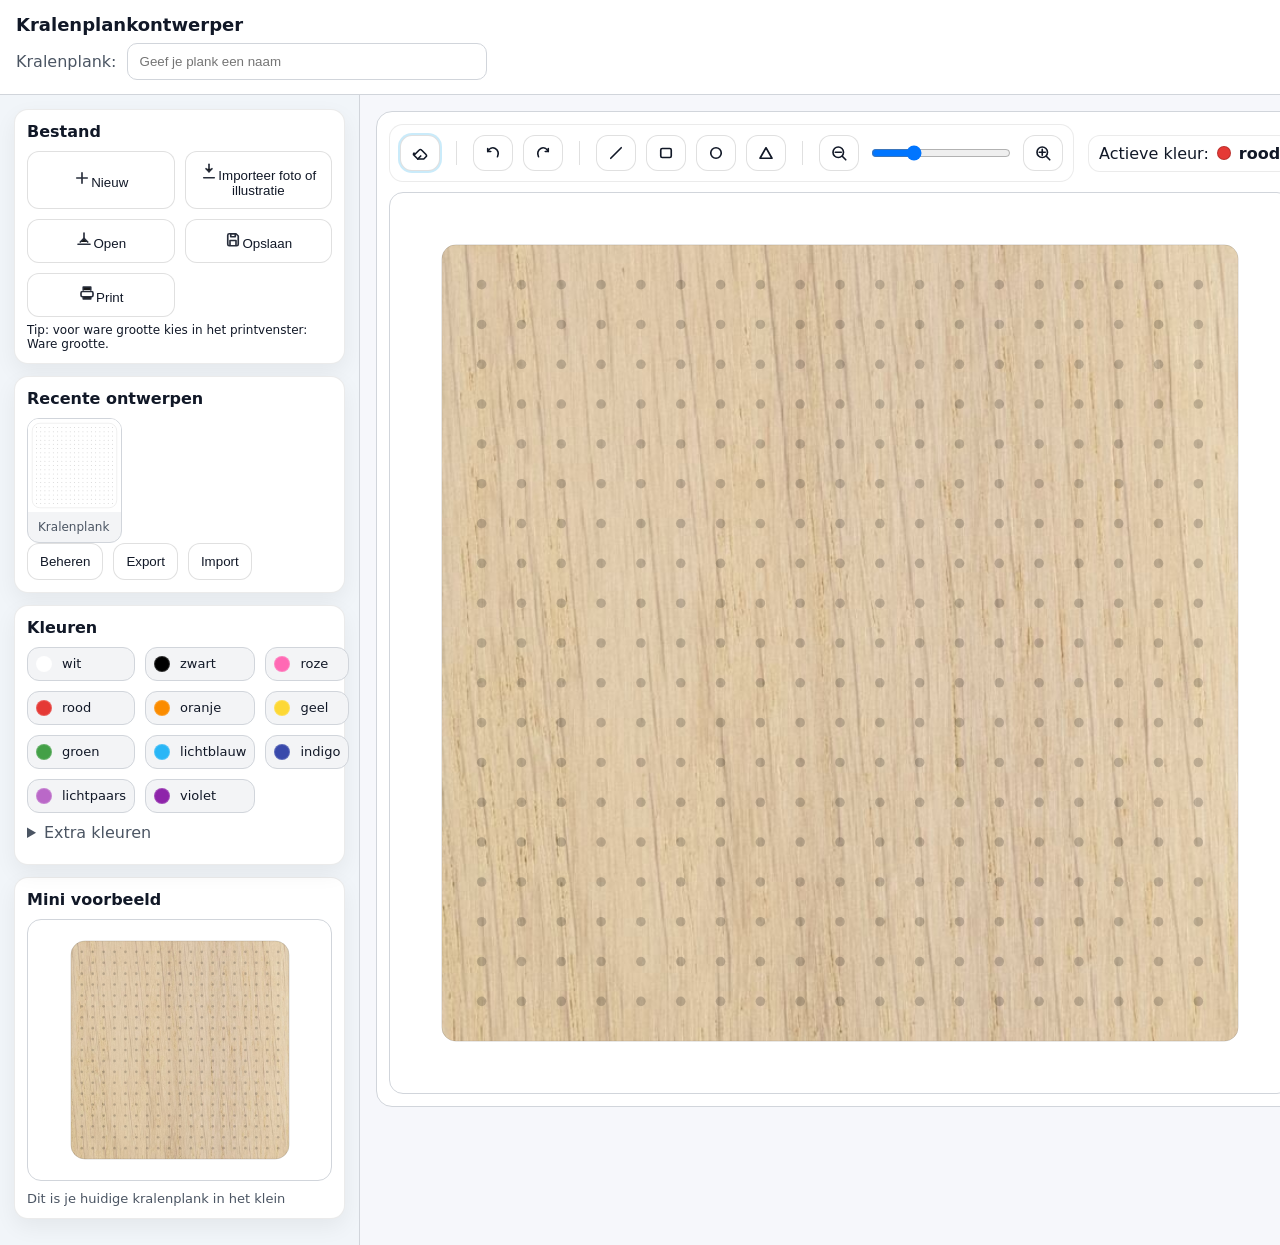
==== commit 0b51cbef: "Add files via upload" ====
--- a/index.html
+++ b/index.html
@@ -188,12 +188,16 @@
 
       <div class="modal-body">
         <div class="import-left">
-          <input id="importFile" type="file" accept="image/*" />
+          <input id="importFile" type="file" accept="image/*" class="hidden-input" />
+          <div class="import-question">Wat wil je importeren?</div>
+          <div class="import-choice">
+            <button type="button" class="btn big" id="btnImportIllustration">Illustratie</button>
+            <button type="button" class="btn big" id="btnImportPhoto">Foto</button>
+          </div>
+
 
           <div class="preset-row">
-            <button type="button" id="presetIllustration" class="btn primary">Illustratie</button>
-            <button type="button" id="presetPhoto" class="btn">Foto</button>
-          </div>
+            </div>
 
           <div class="toggle-row">
             <label class="toggle">
@@ -250,5 +254,6 @@
   <script src="storage.js"></script>
   <script src="import.js"></script>
   <script src="app.js"></script>
+<input id="fileInput" type="file" accept="image/*" class="hidden-input">
 </body>
 </html>
--- a/styles.css
+++ b/styles.css
@@ -567,3 +567,43 @@
 
 
 .btn-spacer{ height:44px; }
+
+.modal-overlay{
+  position: fixed;
+  inset: 0;
+  background: rgba(0,0,0,.22);
+  display: none;
+  align-items: center;
+  justify-content: center;
+  padding: 16px;
+  z-index: 9999;
+}
+.modal-overlay.open{ display:flex; }
+.modal{
+  width: min(560px, 100%);
+  background: #fff;
+  border: 1px solid #e6e6e6;
+  border-radius: 14px;
+  box-shadow: 0 16px 40px rgba(0,0,0,.18);
+}
+.modal-head{
+  display:flex;
+  align-items:center;
+  justify-content: space-between;
+  gap: 12px;
+  padding: 14px 14px 10px 14px;
+  border-bottom: 1px solid #eee;
+}
+.modal-title{ font-weight: 700; }
+.modal-body{ padding: 14px; }
+.import-choice{
+  display:flex;
+  gap: 12px;
+}
+.btn.big{
+  flex:1;
+  padding: 12px 14px;
+  font-weight: 700;
+}
+.hidden-input{ display:none; }
+.small{ font-size: 12px; }
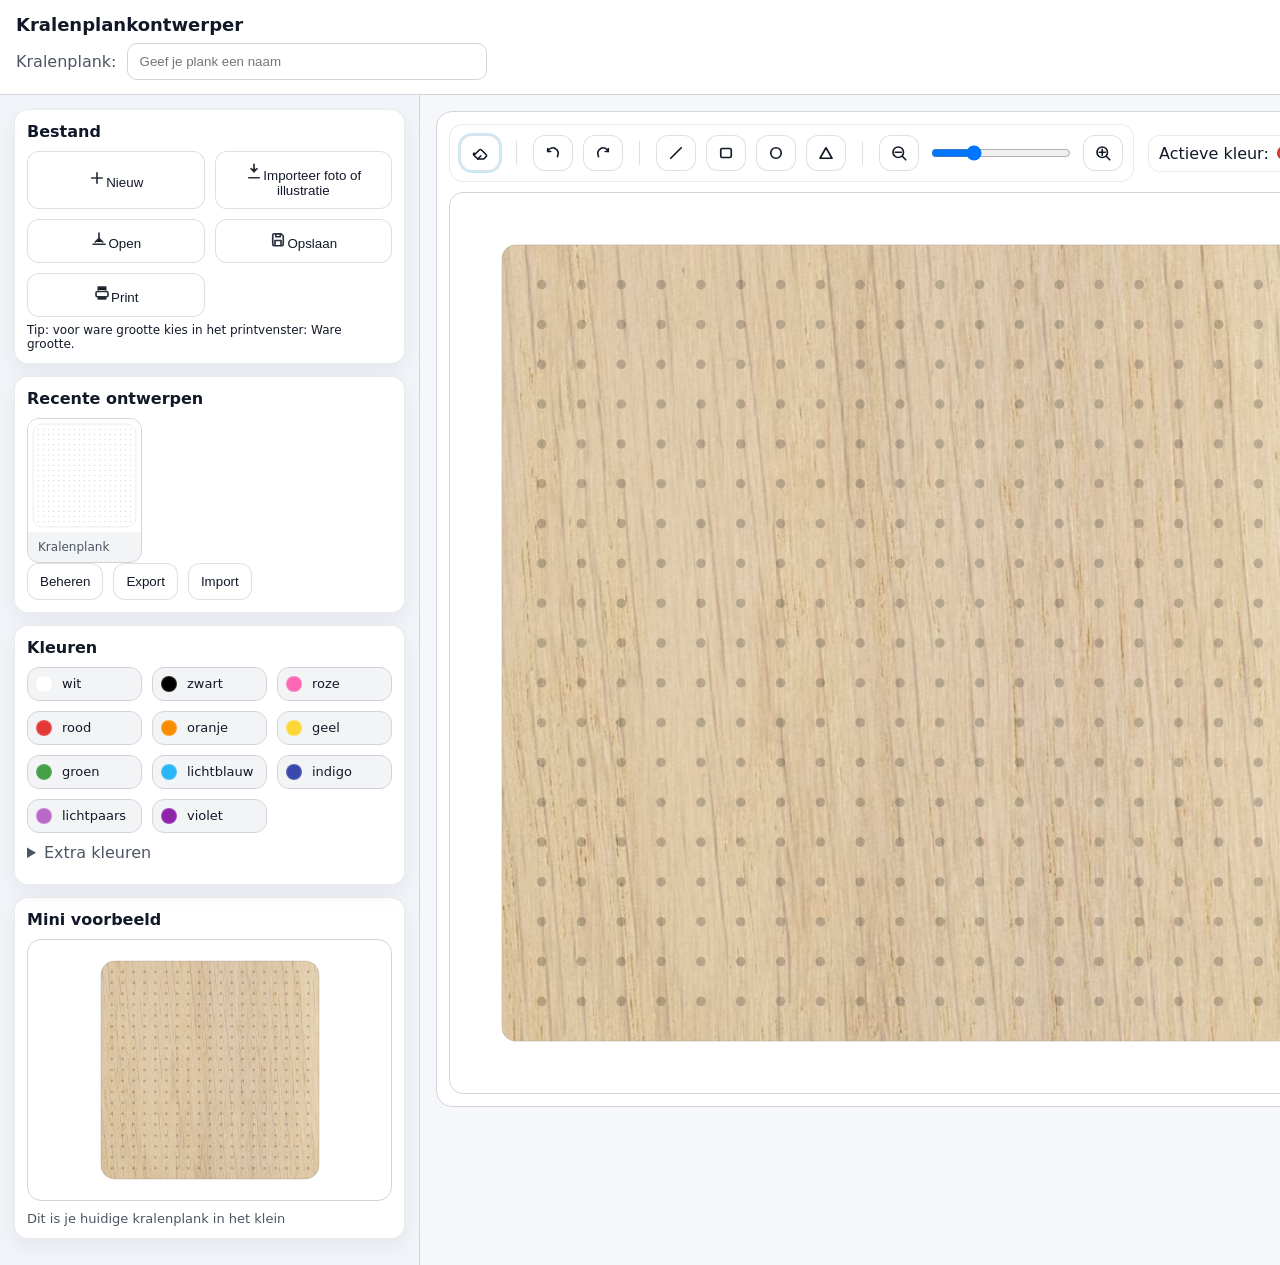
==== commit 368631fa: "Add files via upload" ====
--- a/index.html
+++ b/index.html
@@ -254,6 +254,5 @@
   <script src="storage.js"></script>
   <script src="import.js"></script>
   <script src="app.js"></script>
-<input id="fileInput" type="file" accept="image/*" class="hidden-input">
 </body>
 </html>
--- a/styles.css
+++ b/styles.css
@@ -54,7 +54,7 @@
 
 .layout{
   display:grid;
-  grid-template-columns: 360px 1fr;
+  grid-template-columns: 420px 1fr;
   min-height: calc(100vh - 68px);
 }
 
@@ -253,7 +253,7 @@
 }
 
 .modal{
-  width: min(980px, 96vw);
+  width: min(1120px, 96vw);
   border:none;
   border-radius:16px;
   background: var(--panel);
@@ -273,7 +273,7 @@
 
 .modal-body{
   display:grid;
-  grid-template-columns: 360px 1fr;
+  grid-template-columns: 420px 1fr;
   gap:14px;
 }
 .import-left{
